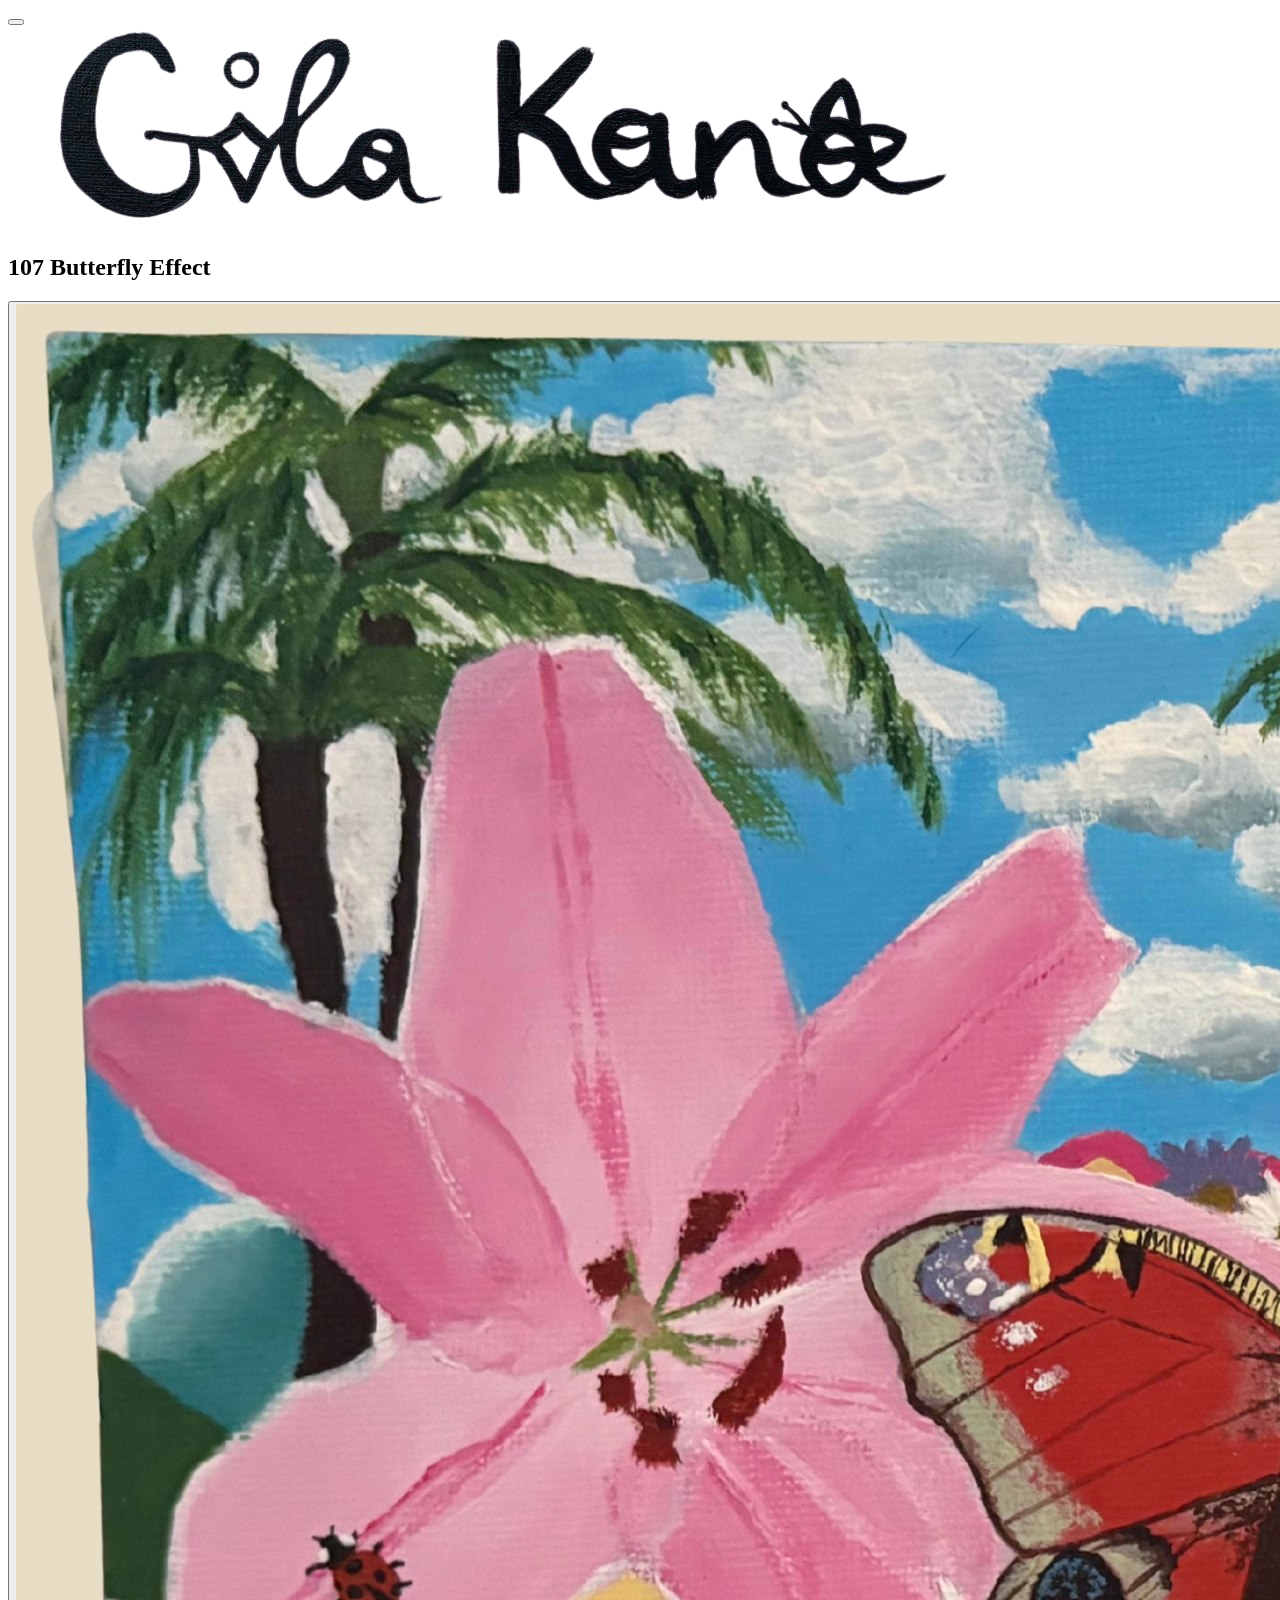
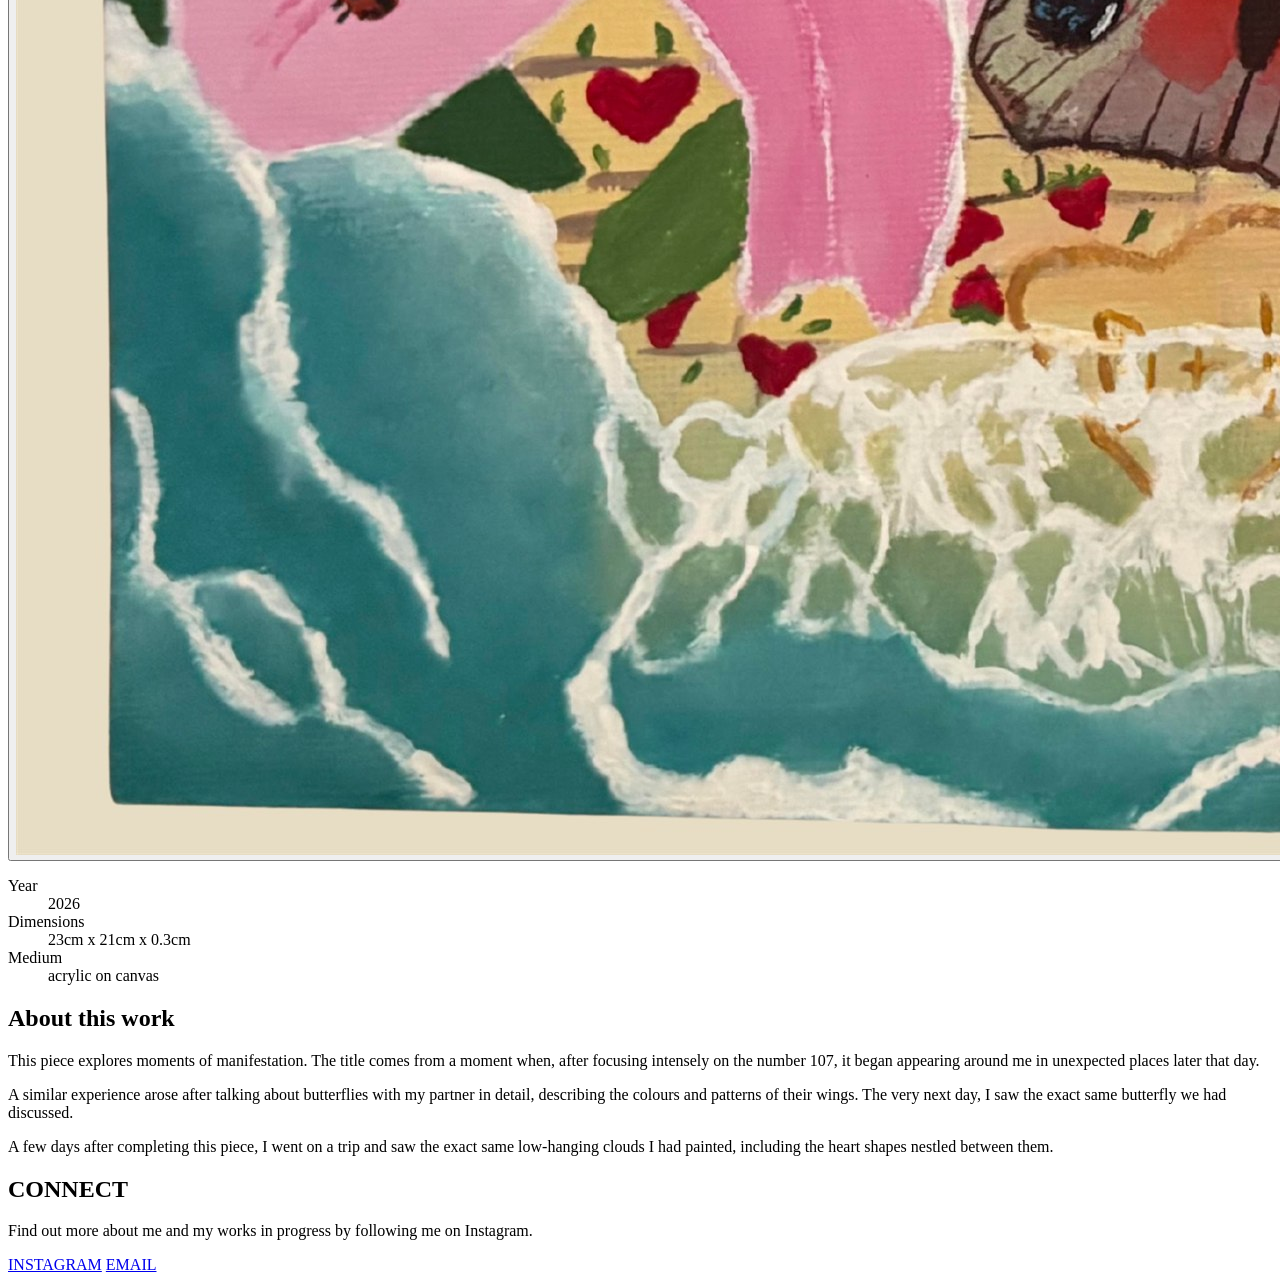
==== 107-butterfly-effect.html @ f4b072ac "create butterfly effect" ====
<!doctype html>
<html lang="en-GB">
  <head>
    <meta charset="utf-8">
    <meta name="viewport" content="width=device-width, initial-scale=1">
    <title>107 Butterfly Effect | Gila Kana</title>
    <meta name="description" content="107 Butterfly Effect by Gila Kana.">
    <link rel="preconnect" href="https://fonts.googleapis.com">
    <link rel="preconnect" href="https://fonts.gstatic.com" crossorigin>
    <link href="https://fonts.googleapis.com/css2?family=DM+Sans:wght@100;400&family=Playfair+Display:wght@400&display=swap" rel="stylesheet">
    <link rel="stylesheet" href="styles.css">
  </head>
  <body>
    <button class="menu-toggle" type="button" aria-label="Open navigation menu" aria-expanded="false" aria-controls="site-menu" data-menu-toggle>
      <span></span>
      <span></span>
      <span></span>
    </button>

    <div class="site-menu-overlay" data-menu-overlay hidden>
      <nav class="site-menu" id="site-menu" aria-label="Primary navigation">
        <a href="index.html">Home</a>
        <a href="recent-works.html">Recent works</a>
      </nav>
    </div>

    <header class="signature-banner signature-banner--compact">
      <img src="assets/images/signature.png" alt="Gila Kana signature">
    </header>

    <main>
      <article class="artwork-detail">
        <h1>107 Butterfly Effect</h1>
        <div class="artwork-layout">
          <div class="artwork-image-column">
            <button class="artwork-lightbox-trigger" type="button" data-lightbox-trigger data-full-src="assets/images/107-butterfly-effect.jpg" aria-label="Open 107 Butterfly Effect in full-screen view">
              <img src="assets/images/107-butterfly-effect.jpg" alt="107 Butterfly Effect">
            </button>
            <dl class="artwork-meta">
              <div><dt>Year</dt><dd>2026</dd></div>
              <div><dt>Dimensions</dt><dd>23cm x 21cm x 0.3cm</dd></div>
              <div><dt>Medium</dt><dd>acrylic on canvas</dd></div>
            </dl>
          </div>
          <div class="artwork-copy">
            <h2>About this work</h2>
            <p>This piece explores moments of manifestation. The title comes from a moment when, after focusing intensely on the number 107, it began appearing around me in unexpected places later that day.</p>
            <p>A similar experience arose after talking about butterflies with my partner in detail, describing the colours and patterns of their wings. The very next day, I saw the exact same butterfly we had discussed.</p>
            <p>A few days after completing this piece, I went on a trip and saw the exact same low-hanging clouds I had painted, including the heart shapes nestled between them.</p>
          </div>
        </div>
      </article>
    </main>

    <footer class="site-footer">
      <div class="footer-inner">
        <h2>CONNECT</h2>
        <p>Find out more about me and my works in progress by following me on Instagram.</p>
        <div class="footer-links">
          <a href="https://www.instagram.com/gila_kana/" target="_blank" rel="noopener noreferrer">INSTAGRAM</a>
          <a href="mailto:gilakana.art@gmail.com">EMAIL</a>
        </div>
      </div>
    </footer>

    <div class="lightbox" data-lightbox hidden aria-hidden="true" role="dialog" aria-modal="true" aria-label="Artwork image viewer">
      <button class="lightbox-close" type="button" data-lightbox-close aria-label="Close full-screen view">&times;</button>
      <div class="lightbox-stage" data-lightbox-stage>
        <img src="" alt="" data-lightbox-image>
      </div>
      <div class="lightbox-controls" aria-label="Image zoom controls">
        <button type="button" data-zoom-out aria-label="Zoom out">-</button>
        <button type="button" data-zoom-reset aria-label="Reset zoom">1:1</button>
        <button type="button" data-zoom-in aria-label="Zoom in">+</button>
      </div>
    </div>

    <script src="script.js"></script>
  </body>
</html>
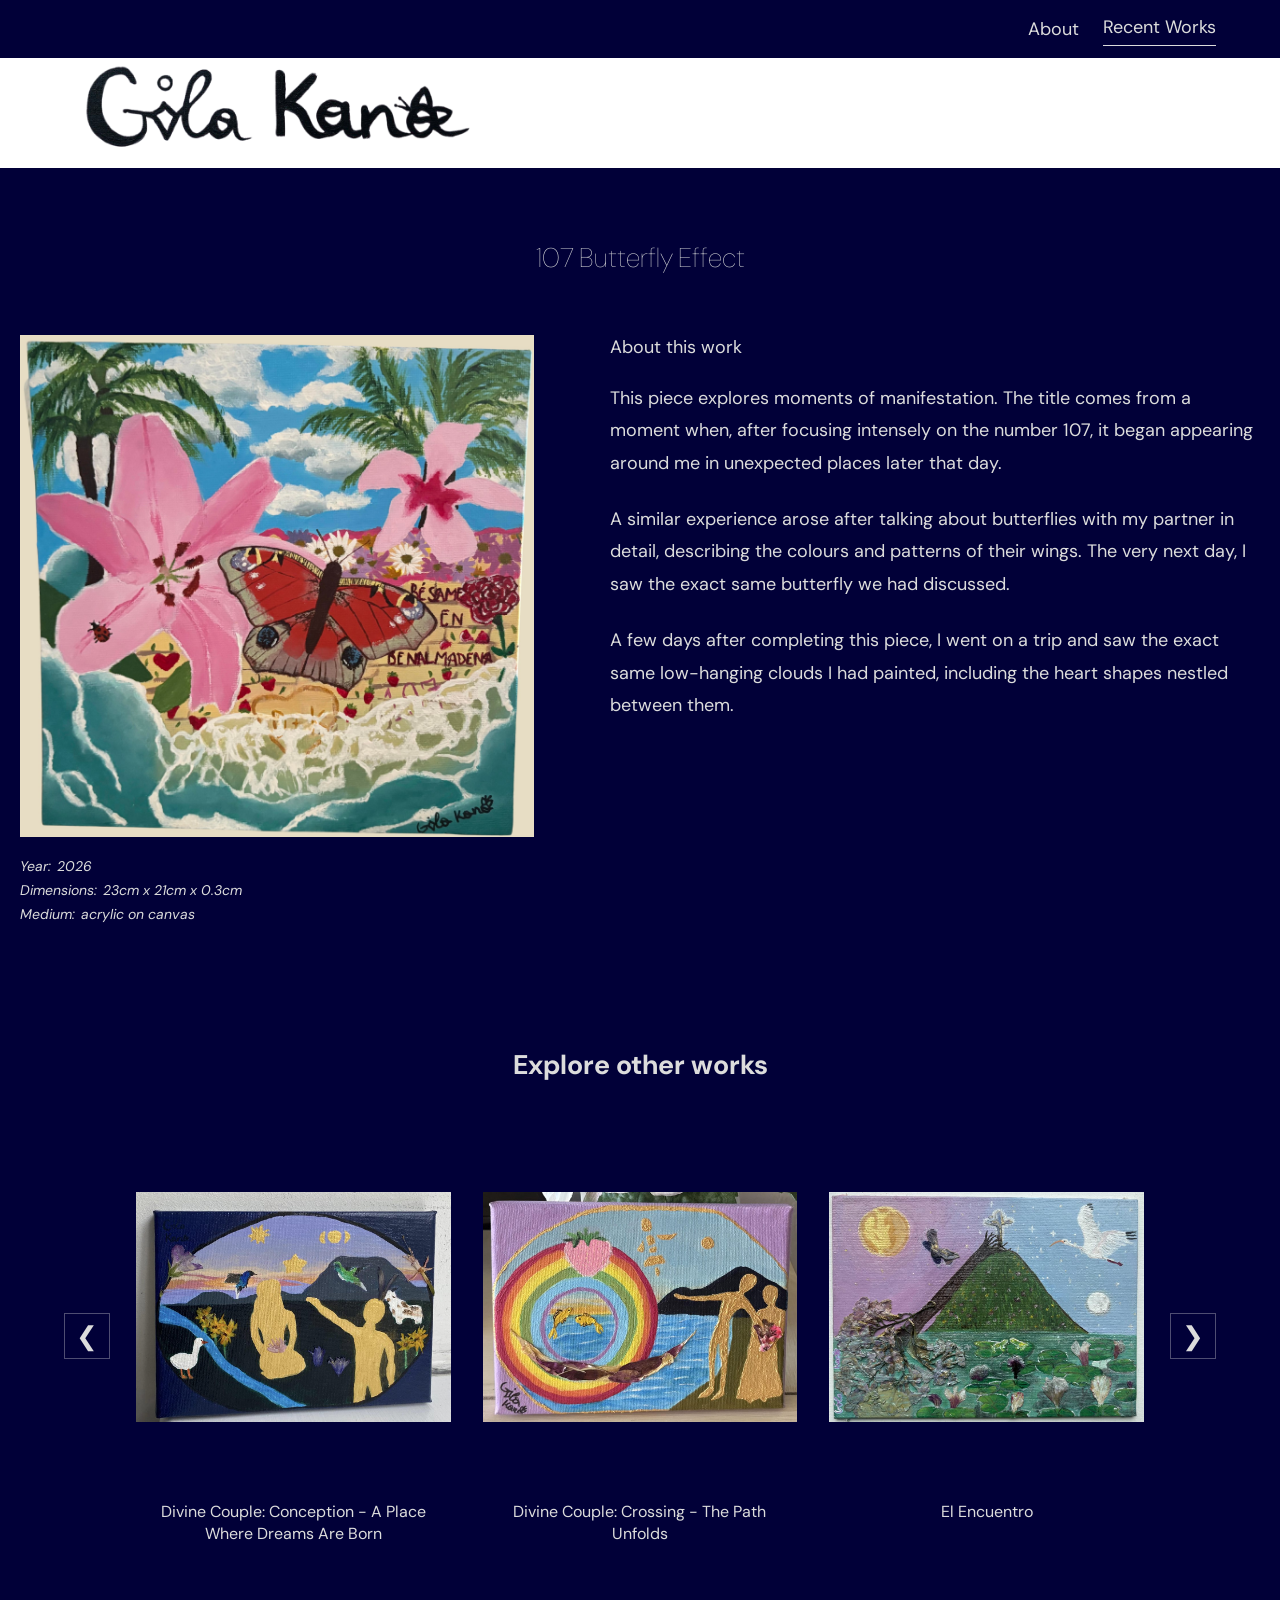
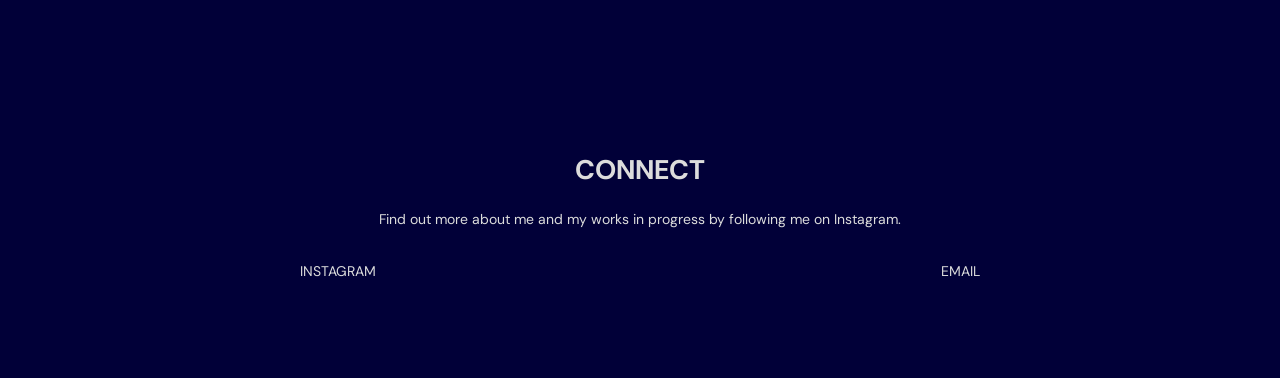
==== commit 7a6e00e7: "change structure" ====
--- a/107-butterfly-effect.html
+++ b/107-butterfly-effect.html
@@ -7,22 +7,14 @@
     <meta name="description" content="107 Butterfly Effect by Gila Kana.">
     <link rel="preconnect" href="https://fonts.googleapis.com">
     <link rel="preconnect" href="https://fonts.gstatic.com" crossorigin>
-    <link href="https://fonts.googleapis.com/css2?family=DM+Sans:wght@100;400&family=Playfair+Display:wght@400&display=swap" rel="stylesheet">
+    <link href="https://fonts.googleapis.com/css2?family=DM+Sans:wght@100;400;700&family=Playfair+Display:wght@400&display=swap" rel="stylesheet">
     <link rel="stylesheet" href="styles.css">
   </head>
   <body>
-    <button class="menu-toggle" type="button" aria-label="Open navigation menu" aria-expanded="false" aria-controls="site-menu" data-menu-toggle>
-      <span></span>
-      <span></span>
-      <span></span>
-    </button>
-
-    <div class="site-menu-overlay" data-menu-overlay hidden>
-      <nav class="site-menu" id="site-menu" aria-label="Primary navigation">
-        <a href="index.html">Home</a>
-        <a href="recent-works.html">Recent works</a>
-      </nav>
-    </div>
+    <nav class="top-nav" aria-label="Primary navigation">
+      <a href="about.html" class="top-nav-link">About</a>
+      <a href="index.html" class="top-nav-link is-active" aria-current="page">Recent Works</a>
+    </nav>
 
     <header class="signature-banner signature-banner--compact">
       <img src="assets/images/signature.png" alt="Gila Kana signature">
@@ -52,6 +44,15 @@
       </article>
     </main>
 
+    <section class="explore-other-works" aria-labelledby="explore-heading">
+      <h2 id="explore-heading">Explore other works</h2>
+      <div class="carousel">
+        <button class="carousel-arrow" type="button" data-carousel-prev aria-label="Previous artworks">&#10094;</button>
+        <div class="carousel-track" data-carousel-track data-current="107-butterfly-effect"></div>
+        <button class="carousel-arrow" type="button" data-carousel-next aria-label="Next artworks">&#10095;</button>
+      </div>
+    </section>
+
     <footer class="site-footer">
       <div class="footer-inner">
         <h2>CONNECT</h2>
--- a/styles.css
+++ b/styles.css
@@ -0,0 +1,665 @@
+:root {
+  --page-bg: #010038;
+  --text: #dcdcdc;
+  --panel: #28231e;
+  --white: #ffffff;
+  --max-content: 1180px;
+  --side-gutter: clamp(20px, 5vw, 72px);
+}
+
+* {
+  box-sizing: border-box;
+}
+
+html {
+  scroll-behavior: smooth;
+}
+
+body {
+  margin: 0;
+  min-height: 100vh;
+  background: var(--page-bg);
+  color: var(--text);
+  font-family: "DM Sans", Arial, sans-serif;
+  font-weight: 400;
+  line-height: 1.7;
+}
+
+body.no-scroll {
+  overflow: hidden;
+}
+
+img {
+  display: block;
+  max-width: 100%;
+  height: auto;
+}
+
+[hidden] {
+  display: none !important;
+}
+
+a {
+  color: inherit;
+  text-decoration-thickness: 1px;
+  text-underline-offset: 0.22em;
+}
+
+button {
+  font: inherit;
+}
+
+.top-nav {
+  position: fixed;
+  top: 0;
+  left: 0;
+  right: 0;
+  z-index: 50;
+  display: flex;
+  justify-content: flex-end;
+  align-items: center;
+  gap: 24px;
+  padding: 12px var(--side-gutter);
+  background: var(--page-bg);
+}
+
+.top-nav-link {
+  color: var(--text);
+  font-size: 18px;
+  text-decoration: none;
+}
+
+.top-nav-link:hover,
+.top-nav-link:focus-visible {
+  text-decoration: underline;
+}
+
+.top-nav-link.is-active {
+  border-bottom: 1px solid var(--text);
+  padding-bottom: 2px;
+}
+
+body {
+  padding-top: 48px;
+}
+
+.signature-banner {
+  position: sticky;
+  top: 48px;
+  z-index: 10;
+  width: 100%;
+  background: var(--white);
+  display: flex;
+  align-items: center;
+  padding: 16px var(--side-gutter);
+}
+
+.signature-img-left {
+  height: 9.8vh;
+  width: auto;
+  object-fit: contain;
+}
+
+.signature-banner--home {
+  min-height: 50vh;
+  justify-content: center;
+  transition: min-height 350ms ease, padding 350ms ease;
+}
+
+.signature-banner--home.is-compact {
+  min-height: 12.5vh;
+  justify-content: flex-start;
+}
+
+.signature-banner--home.is-compact img {
+  max-height: 9.8vh;
+}
+
+.signature-banner--home img {
+  max-height: 42vh;
+  transition: max-height 350ms ease;
+}
+
+.signature-banner--compact {
+  min-height: 12.5vh;
+}
+
+.signature-banner--compact img:not(.signature-img-left) {
+  max-height: 9.8vh;
+}
+
+.sort-controls {
+  position: relative;
+  margin-left: auto;
+}
+
+.sort-trigger {
+  display: inline-flex;
+  align-items: center;
+  gap: 6px;
+  padding: 4px 0;
+  border: 0;
+  background: transparent;
+  color: var(--text);
+  font-size: 18px;
+  cursor: pointer;
+}
+
+.sort-trigger:hover,
+.sort-trigger:focus-visible {
+  text-decoration: underline;
+}
+
+.sort-arrow {
+  font-size: 12px;
+  transition: transform 180ms ease;
+}
+
+.sort-trigger[aria-expanded="true"] .sort-arrow {
+  transform: rotate(180deg);
+}
+
+.sort-dropdown {
+  position: absolute;
+  top: 100%;
+  right: 0;
+  min-width: 220px;
+  padding: 12px 16px;
+  background: rgba(40, 35, 30, 0.92);
+  z-index: 20;
+}
+
+.sort-group {
+  margin-bottom: 10px;
+}
+
+.sort-group:last-child {
+  margin-bottom: 0;
+}
+
+.sort-group-label {
+  display: block;
+  margin-bottom: 4px;
+  font-size: 14px;
+  opacity: 0.6;
+}
+
+.sort-option {
+  display: block;
+  width: 100%;
+  padding: 4px 0;
+  border: 0;
+  background: transparent;
+  color: var(--text);
+  font-size: 18px;
+  text-align: left;
+  cursor: pointer;
+}
+
+.sort-option:hover,
+.sort-option:focus-visible {
+  text-decoration: underline;
+}
+
+.sort-option.is-active {
+  border-left: 2px solid var(--text);
+  padding-left: 8px;
+}
+
+main {
+  width: 100%;
+}
+
+.home-intro {
+  width: min(950px, calc(100% - (var(--side-gutter) * 2)));
+  margin: 0 auto;
+  padding: clamp(58px, 8vw, 104px) 0 20px;
+  text-align: center;
+}
+
+.home-intro h1 {
+  margin: 0;
+  font-family: "Playfair Display", Georgia, serif;
+  font-size: clamp(42px, 7vw, 67px);
+  font-weight: 400;
+  line-height: 1.1;
+}
+
+.home-subheading {
+  margin: 14px 0 0;
+  font-family: "Playfair Display", Georgia, serif;
+  font-size: clamp(28px, 4.6vw, 37px);
+  line-height: 1.2;
+}
+
+.artist-statement {
+  margin-top: clamp(36px, 5vw, 58px);
+  font-size: 18px;
+  line-height: 1.9;
+}
+
+.artist-statement p {
+  margin: 0 0 28px;
+}
+
+.recent-works {
+  width: min(var(--max-content), calc(100% - (var(--side-gutter) * 2)));
+  margin: 0 auto;
+  padding: clamp(48px, 7vw, 78px) 0 10px;
+}
+
+.recent-works h1 {
+  margin: 0 0 clamp(36px, 5vw, 58px);
+  font-size: 27px;
+  font-weight: 700;
+  line-height: 1.35;
+  text-align: center;
+}
+
+.artwork-detail h1 {
+  margin: 0 0 clamp(36px, 5vw, 58px);
+  font-size: 27px;
+  font-weight: 100;
+  line-height: 1.35;
+  text-align: center;
+}
+
+.works-grid {
+  display: grid;
+  grid-template-columns: repeat(3, minmax(0, 1fr));
+  gap: clamp(34px, 4vw, 56px) clamp(24px, 3vw, 42px);
+  align-items: start;
+}
+
+.works-grid .work-media img {
+  width: 100%;
+  height: 360px;
+  object-fit: contain;
+}
+
+.work-card {
+  min-width: 0;
+}
+
+.work-card[hidden] {
+  display: none;
+}
+
+.work-card h2 {
+  margin: 16px auto 0;
+  max-width: 94%;
+  font-size: 18px;
+  font-weight: 400;
+  line-height: 1.45;
+  text-align: center;
+}
+
+.work-media {
+  position: relative;
+  overflow: hidden;
+  cursor: pointer;
+  outline: none;
+}
+
+.work-media img {
+  width: 100%;
+}
+
+.work-overlay {
+  position: absolute;
+  inset: 0;
+  display: grid;
+  place-items: center;
+  padding: clamp(16px, 2.6vw, 28px);
+  background: rgba(40, 35, 30, 0.65);
+  opacity: 0;
+  transition: opacity 220ms ease;
+}
+
+.work-media:hover .work-overlay,
+.work-media:focus-visible .work-overlay,
+.work-card.is-open .work-overlay {
+  opacity: 1;
+}
+
+.work-overlay-text {
+  width: 90%;
+  max-width: 90%;
+  text-align: center;
+}
+
+.work-overlay p {
+  margin: 0;
+  font-size: clamp(15px, 1.45vw, 18px);
+  line-height: 1.45;
+}
+
+.work-overlay strong {
+  font-weight: 400;
+}
+
+.work-overlay a {
+  white-space: nowrap;
+}
+
+.artwork-detail {
+  width: min(var(--max-content), calc(100% - (var(--side-gutter) * 2)));
+  margin: 0 auto;
+  padding: clamp(46px, 6vw, 72px) 0 10px;
+}
+
+.artwork-layout {
+  display: grid;
+  grid-template-columns: minmax(0, 1fr) minmax(300px, 650px);
+  gap: clamp(34px, 6vw, 76px);
+  align-items: start;
+}
+
+@media (min-width: 901px) {
+  .artwork-detail {
+    width: min(1240px, calc(100% - clamp(14px, 2vw, 28px)));
+  }
+
+  .artwork-layout {
+    grid-template-columns: minmax(0, 1.15fr) minmax(300px, 650px);
+    gap: clamp(40px, 6vw, 76px);
+  }
+}
+
+.artwork-image-column {
+  min-width: 0;
+}
+
+.artwork-lightbox-trigger {
+  display: block;
+  width: 100%;
+  padding: 0;
+  border: 0;
+  background: transparent;
+  cursor: zoom-in;
+}
+
+.artwork-lightbox-trigger img {
+  width: 100%;
+}
+
+.artwork-meta {
+  margin: 18px 0 0;
+  font-size: 14px;
+  font-style: italic;
+  line-height: 1.7;
+  text-align: left;
+}
+
+.artwork-meta div {
+  display: flex;
+  gap: 0.45em;
+}
+
+.artwork-meta dt {
+  font-weight: 400;
+}
+
+.artwork-meta dt::after {
+  content: ":";
+}
+
+.artwork-meta dd {
+  margin: 0;
+}
+
+.artwork-copy {
+  max-width: 650px;
+  font-size: 18px;
+  line-height: 1.8;
+  text-align: left;
+}
+
+.artwork-copy h2 {
+  margin: 0 0 22px;
+  font-size: 18px;
+  font-weight: 400;
+  line-height: 1.4;
+}
+
+.artwork-copy p {
+  margin: 0 0 24px;
+}
+
+.site-footer {
+  padding: clamp(88px, 12vw, 138px) var(--side-gutter) clamp(60px, 8vw, 94px);
+  text-align: center;
+}
+
+.footer-inner {
+  width: min(680px, 100%);
+  margin: 0 auto;
+}
+
+.site-footer h2 {
+  margin: 0 0 22px;
+  font-size: 27px;
+  font-weight: 700;
+  letter-spacing: 0;
+  line-height: 1.2;
+}
+
+.site-footer p {
+  margin: 0 auto 28px;
+  max-width: 620px;
+  font-size: 14px;
+  line-height: 1.7;
+}
+
+.footer-links {
+  display: flex;
+  justify-content: space-between;
+  gap: 28px;
+  font-size: 14px;
+}
+
+.footer-links a {
+  text-decoration: none;
+}
+
+.footer-links a:hover,
+.footer-links a:focus-visible {
+  text-decoration: underline;
+}
+
+.explore-other-works {
+  width: min(var(--max-content), calc(100% - (var(--side-gutter) * 2)));
+  margin: clamp(60px, 9vw, 110px) auto 0;
+  padding-bottom: clamp(40px, 6vw, 70px);
+}
+
+.explore-other-works h2 {
+  margin: 0 0 clamp(28px, 4vw, 44px);
+  font-size: 27px;
+  font-weight: 700;
+  line-height: 1.35;
+  text-align: center;
+}
+
+.carousel {
+  position: relative;
+  display: grid;
+  grid-template-columns: auto 1fr auto;
+  align-items: center;
+  gap: clamp(14px, 2vw, 26px);
+}
+
+.carousel-track {
+  display: flex;
+  gap: clamp(20px, 3vw, 32px);
+  overflow-x: auto;
+  scroll-snap-type: x mandatory;
+  scrollbar-width: none;
+  -ms-overflow-style: none;
+}
+
+.carousel-track::-webkit-scrollbar {
+  display: none;
+}
+
+.carousel-card {
+  flex: 0 0 calc((100% - 64px) / 3);
+  scroll-snap-align: start;
+}
+
+.carousel-card .work-media img {
+  width: 100%;
+  height: 360px;
+  object-fit: contain;
+}
+
+.carousel-card h3 {
+  margin: 14px auto 0;
+  max-width: 94%;
+  font-size: 16px;
+  font-weight: 400;
+  line-height: 1.4;
+  text-align: center;
+}
+
+.carousel-card .work-overlay p {
+  font-size: 14px;
+}
+
+.carousel-arrow {
+  width: 46px;
+  height: 46px;
+  display: inline-flex;
+  align-items: center;
+  justify-content: center;
+  border: 1px solid rgba(220, 220, 220, 0.35);
+  background: transparent;
+  color: var(--text);
+  font-size: 26px;
+  line-height: 1;
+  cursor: pointer;
+  flex-shrink: 0;
+}
+
+.carousel-arrow:hover,
+.carousel-arrow:focus-visible {
+  background: rgba(220, 220, 220, 0.15);
+}
+
+@media (max-width: 900px) {
+  .carousel-card {
+    flex: 0 0 100%;
+  }
+
+  .carousel-card .work-media img {
+    height: auto;
+  }
+}
+
+.lightbox-stage {
+  position: relative;
+  display: grid;
+  place-items: center;
+  min-height: 0;
+  overflow: hidden;
+  touch-action: none;
+  cursor: grab;
+}
+
+.lightbox-stage.is-dragging {
+  cursor: grabbing;
+}
+
+.lightbox-stage img {
+  max-width: 92vw;
+  max-height: 82vh;
+  user-select: none;
+  will-change: transform;
+}
+
+.lightbox-close {
+  position: absolute;
+  top: 18px;
+  right: 22px;
+  z-index: 2;
+  width: 44px;
+  height: 44px;
+  border: 1px solid rgba(220, 220, 220, 0.45);
+  background: rgba(40, 35, 30, 0.65);
+  color: var(--text);
+  font-size: 30px;
+  line-height: 1;
+  cursor: pointer;
+}
+
+.lightbox-controls {
+  display: flex;
+  justify-content: center;
+  gap: 10px;
+  padding: 18px 20px 24px;
+}
+
+.lightbox-controls button {
+  min-width: 54px;
+  min-height: 42px;
+  border: 1px solid rgba(220, 220, 220, 0.45);
+  background: rgba(40, 35, 30, 0.65);
+  color: var(--text);
+  cursor: pointer;
+}
+
+@media (max-width: 900px) {
+  .works-grid {
+    grid-template-columns: repeat(2, minmax(0, 1fr));
+  }
+
+  .artwork-layout {
+    grid-template-columns: 1fr;
+  }
+
+  .artwork-copy {
+    max-width: 100%;
+  }
+}
+
+@media (max-width: 620px) {
+  .signature-banner--home {
+    min-height: 100vh;
+  }
+
+  .signature-banner--home img {
+    max-height: 34vh;
+  }
+
+  .signature-banner--compact {
+    min-height: 80px;
+  }
+
+  .signature-banner--compact .signature-img-left {
+    height: 60px;
+  }
+
+  .works-grid {
+    grid-template-columns: 1fr;
+  }
+
+  .work-overlay p {
+    font-size: 16px;
+  }
+
+  .footer-links {
+    width: min(360px, 100%);
+    margin: 0 auto;
+  }
+}
+
+@media (prefers-reduced-motion: reduce) {
+  *,
+  *::before,
+  *::after {
+    scroll-behavior: auto !important;
+    transition-duration: 1ms !important;
+    animation-duration: 1ms !important;
+    animation-iteration-count: 1 !important;
+  }
+}
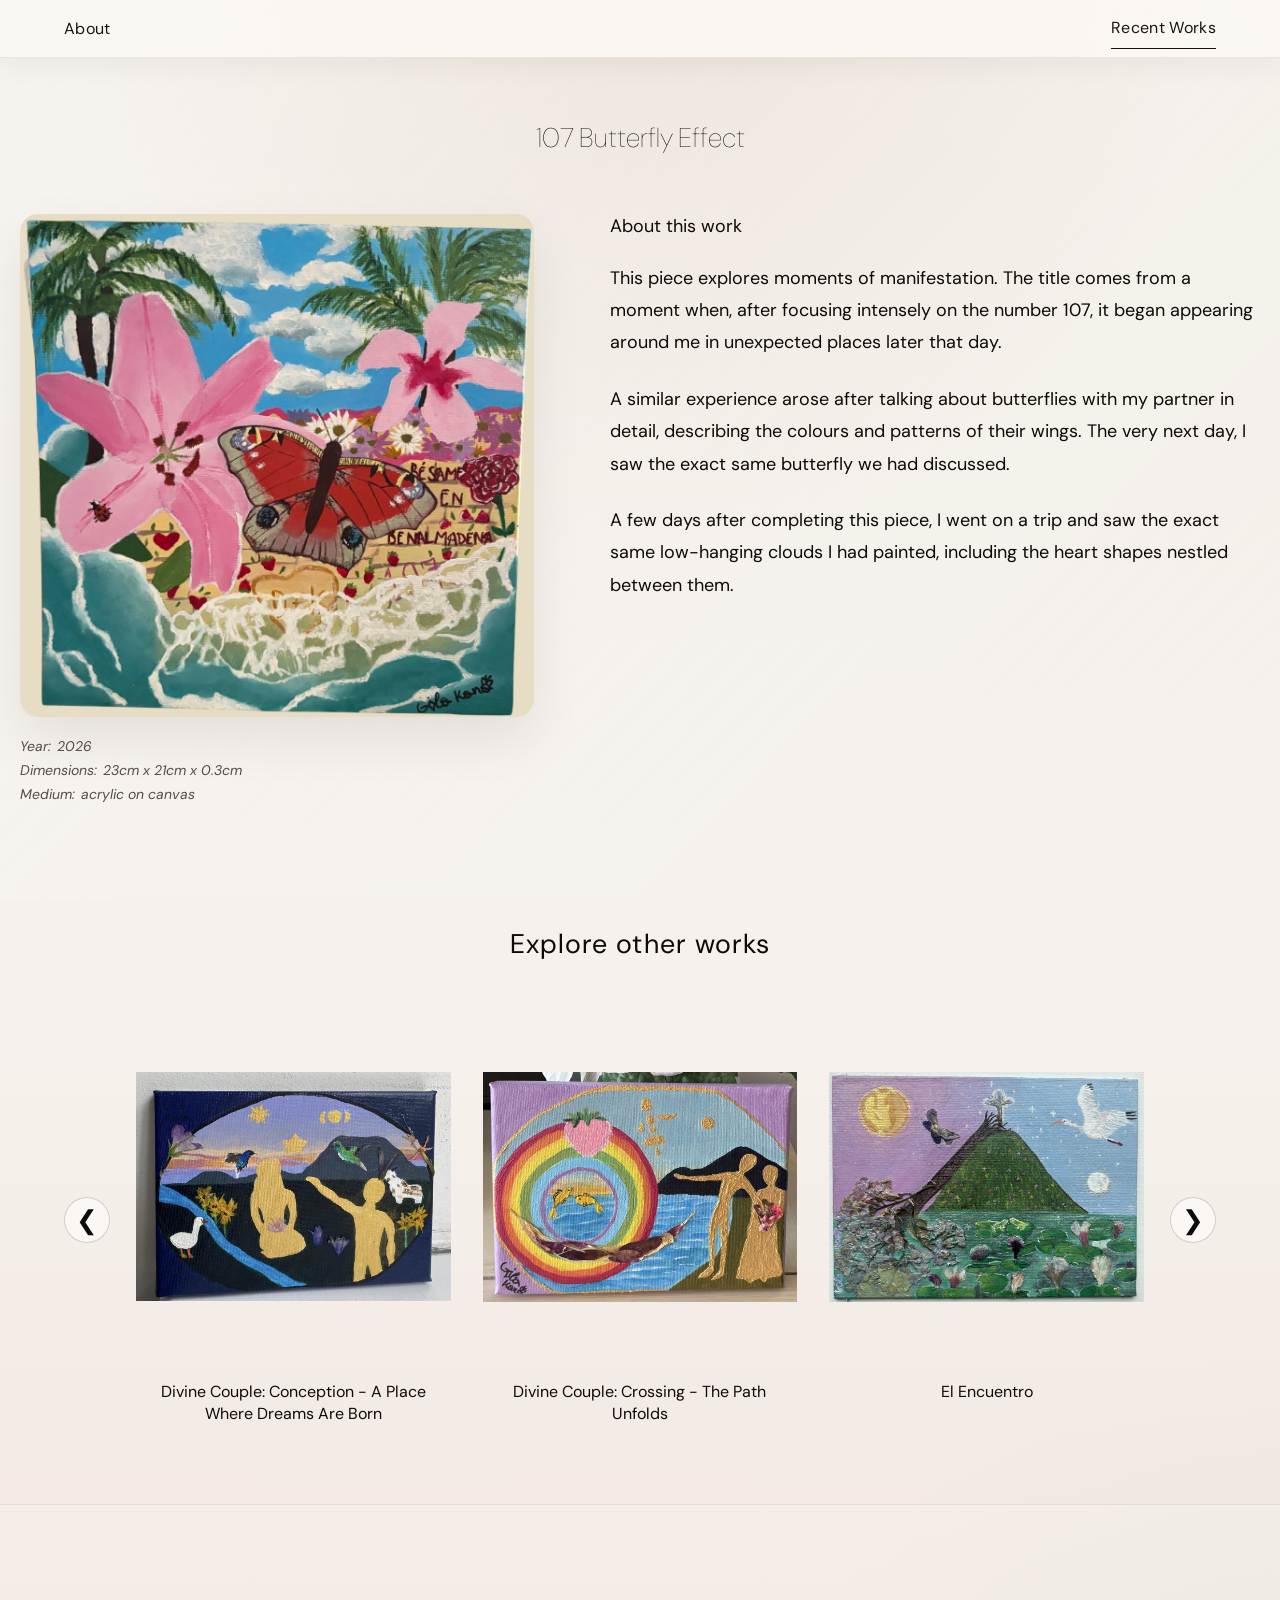
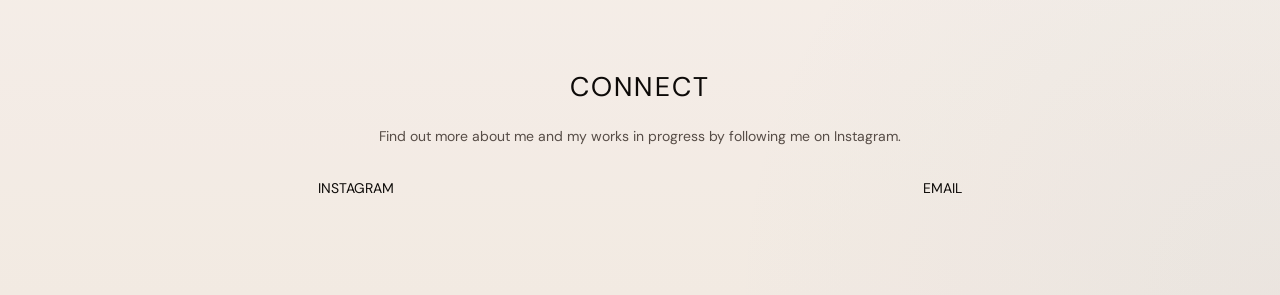
==== commit 68159d79: "color change fix" ====
--- a/107-butterfly-effect.html
+++ b/107-butterfly-effect.html
@@ -15,10 +15,6 @@
       <a href="about.html" class="top-nav-link">About</a>
       <a href="index.html" class="top-nav-link is-active" aria-current="page">Recent Works</a>
     </nav>
-
-    <header class="signature-banner signature-banner--compact">
-      <img src="assets/images/signature.png" alt="Gila Kana signature">
-    </header>
 
     <main>
       <article class="artwork-detail">
--- a/styles.css
+++ b/styles.css
@@ -1,8 +1,14 @@
 :root {
-  --page-bg: #010038;
-  --text: #dcdcdc;
-  --panel: #28231e;
-  --white: #ffffff;
+  --page-bg: #f4efe9;
+  --page-bg-alt: #efe5dc;
+  --page-panel: rgba(255, 255, 255, 0.8);
+  --panel: rgba(255, 255, 255, 0.76);
+  --white: #fbf7f3;
+  --text: #0d0a08;
+  --muted: #564c46;
+  --line: rgba(25, 21, 18, 0.08);
+  --card-glow: rgba(197, 152, 118, 0.12);
+  --shadow-soft: 0 22px 52px rgba(24, 19, 16, 0.08);
   --max-content: 1180px;
   --side-gutter: clamp(20px, 5vw, 72px);
 }
@@ -18,11 +24,23 @@
 body {
   margin: 0;
   min-height: 100vh;
-  background: var(--page-bg);
+  background:
+    radial-gradient(circle at top, rgba(163, 120, 89, 0.1), transparent 28%),
+    radial-gradient(circle at bottom right, rgba(119, 142, 166, 0.08), transparent 24%),
+    linear-gradient(180deg, var(--page-bg) 0%, #f6f1ec 54%, var(--page-bg-alt) 100%);
   color: var(--text);
   font-family: "DM Sans", Arial, sans-serif;
   font-weight: 400;
   line-height: 1.7;
+}
+
+body::before {
+  content: "";
+  position: fixed;
+  inset: 0;
+  pointer-events: none;
+  background: linear-gradient(135deg, rgba(255,255,255,0.26), rgba(255,255,255,0));
+  opacity: 0.9;
 }
 
 body.no-scroll {
@@ -56,26 +74,79 @@
   right: 0;
   z-index: 50;
   display: flex;
+  align-items: center;
+  justify-content: space-between;
+  gap: 24px;
+  padding: 14px var(--side-gutter);
+  background: rgba(251, 247, 243, 0.94);
+  backdrop-filter: blur(18px);
+  -webkit-backdrop-filter: blur(18px);
+  border-bottom: 1px solid rgba(18, 18, 18, 0.08);
+  box-shadow: 0 12px 24px rgba(12, 11, 10, 0.04);
+}
+
+.nav-links {
+  display: flex;
+  align-items: center;
   justify-content: flex-end;
+  gap: 26px;
+  margin-left: auto;
+}
+
+.brand-mark {
+  display: inline-flex;
   align-items: center;
-  gap: 24px;
-  padding: 12px var(--side-gutter);
-  background: var(--page-bg);
+  justify-content: center;
+  min-width: 160px;
+  height: 46px;
+  text-decoration: none;
+}
+
+.brand-signature {
+  height: 30px;
+  width: auto;
+  object-fit: contain;
+  filter: brightness(0) saturate(0);
+  opacity: 0.9;
 }
 
 .top-nav-link {
-  color: var(--text);
-  font-size: 18px;
+  position: relative;
+  color: #171512;
+  font-family: "DM Sans", Arial, sans-serif;
+  font-weight: 400;
+  font-size: 16px;
   text-decoration: none;
+  letter-spacing: 0.02em;
+  transition: opacity 180ms ease, transform 180ms ease;
+}
+
+.top-nav-link::after {
+  content: "";
+  position: absolute;
+  left: 0;
+  bottom: -6px;
+  width: 100%;
+  height: 1px;
+  background: currentColor;
+  transform: scaleX(0);
+  transform-origin: center;
+  transition: transform 220ms ease;
 }
 
 .top-nav-link:hover,
 .top-nav-link:focus-visible {
-  text-decoration: underline;
+  opacity: 1;
+  transform: translateY(-1px);
+}
+
+.top-nav-link:hover::after,
+.top-nav-link:focus-visible::after,
+.top-nav-link.is-active::after {
+  transform: scaleX(1);
 }
 
 .top-nav-link.is-active {
-  border-bottom: 1px solid var(--text);
   padding-bottom: 2px;
 }
 
@@ -88,44 +159,74 @@
   top: 48px;
   z-index: 10;
   width: 100%;
-  background: var(--white);
   display: flex;
   align-items: center;
-  padding: 16px var(--side-gutter);
+  justify-content: center;
+  padding: 12px var(--side-gutter);
+  background: rgba(247, 242, 235, 0.96);
+  border-bottom: 1px solid rgba(18, 18, 18, 0.06);
+  box-shadow: 0 8px 18px rgba(12, 11, 10, 0.04);
+}
+
+.signature-banner::before {
+  content: "";
+  position: absolute;
+  inset: 0;
+  background: linear-gradient(180deg, rgba(255,255,255,0.18), rgba(255,255,255,0));
+  pointer-events: none;
 }
 
 .signature-img-left {
   height: 9.8vh;
   width: auto;
   object-fit: contain;
+  filter: drop-shadow(0 10px 18px rgba(15, 19, 36, 0.07));
 }
 
 .signature-banner--home {
-  min-height: 50vh;
+  min-height: 10vh;
   justify-content: center;
-  transition: min-height 350ms ease, padding 350ms ease;
-}
-
-.signature-banner--home.is-compact {
-  min-height: 12.5vh;
-  justify-content: flex-start;
-}
-
-.signature-banner--home.is-compact img {
-  max-height: 9.8vh;
+  overflow: hidden;
+  transition: min-height 220ms ease-out;
+  background: rgba(247, 242, 235, 0.96);
+}
+
+.signature-banner--home .sig-inner {
+  position: relative;
+  display: flex;
+  align-items: center;
+  justify-content: center;
+  width: min(620px, 72vw);
+  min-height: 62px;
+  padding: 10px 20px;
+  border-radius: 12px;
+  background: rgba(255, 255, 255, 0.2);
+  border: 1px solid rgba(24, 20, 19, 0.06);
+  box-shadow: inset 0 1px 0 rgba(255, 255, 255, 0.4);
 }
 
 .signature-banner--home img {
-  max-height: 42vh;
-  transition: max-height 350ms ease;
+  max-height: 8vh;
+  width: auto;
+  object-fit: contain;
+  filter: brightness(0.12) saturate(0.8);
 }
 
 .signature-banner--compact {
-  min-height: 12.5vh;
+  min-height: 12px;
+  padding-top: 0;
+  padding-bottom: 0;
 }
 
 .signature-banner--compact img:not(.signature-img-left) {
   max-height: 9.8vh;
+}
+
+.brand-placeholder {
+  display: block;
+  width: 100%;
+  height: 1px;
+  opacity: 0;
 }
 
 .sort-controls {
@@ -137,17 +238,21 @@
   display: inline-flex;
   align-items: center;
   gap: 6px;
-  padding: 4px 0;
-  border: 0;
-  background: transparent;
+  padding: 6px 10px;
+  border: 1px solid rgba(255, 255, 255, 0.1);
+  background: rgba(255, 255, 255, 0.02);
+  border-radius: 999px;
   color: var(--text);
   font-size: 18px;
   cursor: pointer;
+  transition: background 180ms ease, border-color 180ms ease, transform 180ms ease;
 }
 
 .sort-trigger:hover,
 .sort-trigger:focus-visible {
-  text-decoration: underline;
+  background: rgba(255, 255, 255, 0.05);
+  border-color: rgba(255, 255, 255, 0.18);
+  transform: translateY(-1px);
 }
 
 .sort-arrow {
@@ -161,12 +266,16 @@
 
 .sort-dropdown {
   position: absolute;
-  top: 100%;
+  top: calc(100% + 8px);
   right: 0;
   min-width: 220px;
   padding: 12px 16px;
-  background: rgba(40, 35, 30, 0.92);
+  background: rgba(22, 25, 35, 0.96);
+  border: 1px solid var(--line);
+  border-radius: 14px;
+  box-shadow: var(--shadow-soft);
   z-index: 20;
+  animation: fadeInUp 200ms ease-out;
 }
 
 .sort-group {
@@ -187,18 +296,20 @@
 .sort-option {
   display: block;
   width: 100%;
-  padding: 4px 0;
+  padding: 5px 0;
   border: 0;
   background: transparent;
   color: var(--text);
   font-size: 18px;
   text-align: left;
   cursor: pointer;
+  transition: transform 180ms ease, opacity 180ms ease;
 }
 
 .sort-option:hover,
 .sort-option:focus-visible {
-  text-decoration: underline;
+  transform: translateX(3px);
+  opacity: 1;
 }
 
 .sort-option.is-active {
@@ -210,10 +321,23 @@
   width: 100%;
 }
 
+.reveal,
+.fade-up {
+  opacity: 0;
+  transform: translateY(30px) scale(0.98);
+  transition: opacity 760ms cubic-bezier(0.22, 1, 0.36, 1), transform 760ms cubic-bezier(0.22, 1, 0.36, 1);
+}
+
+.reveal.is-visible,
+.fade-up.is-visible {
+  opacity: 1;
+  transform: translateY(0) scale(1);
+}
+
 .home-intro {
-  width: min(950px, calc(100% - (var(--side-gutter) * 2)));
+  width: min(980px, calc(100% - (var(--side-gutter) * 2)));
   margin: 0 auto;
-  padding: clamp(58px, 8vw, 104px) 0 20px;
+  padding: clamp(56px, 7vw, 96px) 0 16px;
   text-align: center;
 }
 
@@ -222,24 +346,190 @@
   font-family: "Playfair Display", Georgia, serif;
   font-size: clamp(42px, 7vw, 67px);
   font-weight: 400;
-  line-height: 1.1;
+  line-height: 1.08;
+  letter-spacing: -0.03em;
+  text-wrap: balance;
+  color: var(--text);
 }
 
 .home-subheading {
-  margin: 14px 0 0;
+  margin: 18px 0 0;
   font-family: "Playfair Display", Georgia, serif;
   font-size: clamp(28px, 4.6vw, 37px);
-  line-height: 1.2;
+  line-height: 1.18;
+  color: rgba(23, 20, 18, 0.72);
+}
+
+.home-note {
+  margin: 18px auto 0;
+  max-width: 620px;
+  font-size: 14px;
+  letter-spacing: 0.12em;
+  text-transform: uppercase;
+  color: rgba(23, 20, 18, 0.6);
 }
 
 .artist-statement {
-  margin-top: clamp(36px, 5vw, 58px);
+  width: min(820px, 100%);
+  margin: clamp(34px, 5vw, 58px) auto 0;
+  padding: clamp(24px, 3vw, 38px);
+  background: rgba(255, 255, 255, 0.26);
+  border: 1px solid rgba(25, 21, 18, 0.08);
+  border-radius: 26px;
+  box-shadow: var(--shadow-soft);
   font-size: 18px;
   line-height: 1.9;
 }
 
 .artist-statement p {
-  margin: 0 0 28px;
+  margin: 0 0 24px;
+  color: rgba(23, 20, 18, 0.8);
+}
+
+.artist-statement p:last-child {
+  margin-bottom: 0;
+}
+
+.about-page {
+  width: min(1100px, calc(100% - (var(--side-gutter) * 2)));
+  margin: 0 auto;
+  padding: clamp(42px, 6vw, 86px) 0 16px;
+}
+
+.about-hero {
+  text-align: center;
+  padding: clamp(12px, 2vw, 20px) 0 clamp(26px, 4vw, 42px);
+}
+
+.about-kicker {
+  margin: 0 0 14px;
+  font-family: "DM Sans", Arial, sans-serif;
+  font-size: 12px;
+  font-weight: 400;
+  letter-spacing: 0.18em;
+  text-transform: uppercase;
+  color: #6B4E7A;
+}
+
+.about-hero h1 {
+  margin: 0;
+  font-family: "Playfair Display", Georgia, serif;
+  font-size: clamp(42px, 7vw, 72px);
+  font-weight: 400;
+  line-height: 0.98;
+  letter-spacing: -0.04em;
+  background: linear-gradient(135deg, #6B4E7A 0%, #8B6FA0 50%, #7A5F8E 100%);
+  -webkit-background-clip: text;
+  -webkit-text-fill-color: transparent;
+  background-clip: text;
+}
+
+.about-subtitle {
+  margin: 16px 0 0;
+  font-family: "Playfair Display", Georgia, serif;
+  font-size: clamp(26px, 3.8vw, 38px);
+  line-height: 1.2;
+  color: #7A5F8E;
+}
+
+.about-content {
+  margin-top: clamp(12px, 3vw, 24px);
+}
+
+.about-columns {
+  display: grid;
+  grid-template-columns: minmax(0, 1.7fr) minmax(220px, 0.8fr);
+  gap: clamp(22px, 4vw, 46px);
+  align-items: start;
+}
+
+.about-card,
+.about-aside {
+  background: rgba(255, 255, 255, 0.3);
+  border: 1px solid rgba(25, 21, 18, 0.08);
+  border-radius: 24px;
+  box-shadow: var(--shadow-soft);
+}
+
+.about-card {
+  padding: clamp(20px, 3vw, 34px);
+}
+
+.about-card p {
+  margin: 0 0 22px;
+  font-size: clamp(17px, 1.9vw, 20px);
+  line-height: 1.85;
+  color: rgba(23, 20, 18, 0.8);
+}
+
+.about-card p:last-child {
+  margin-bottom: 0;
+}
+
+.about-aside {
+  display: flex;
+  flex-direction: column;
+  gap: 14px;
+  padding: 18px 18px 14px;
+}
+
+.about-meta {
+  display: flex;
+  flex-direction: column;
+  gap: 8px;
+  padding-bottom: 14px;
+  border-bottom: 1px solid rgba(255, 255, 255, 0.07);
+}
+
+.about-meta:last-child {
+  border-bottom: 0;
+  padding-bottom: 0;
+}
+
+.about-meta span {
+  font-family: "DM Sans", Arial, sans-serif;
+  font-size: 11px;
+  font-weight: 400;
+  letter-spacing: 0.14em;
+  text-transform: uppercase;
+  color: rgba(23, 20, 18, 0.56);
+}
+
+.about-meta strong {
+  font-size: 18px;
+  font-weight: 400;
+  line-height: 1.5;
+  color: rgba(23, 20, 18, 0.82);
+}
+
+@media (max-width: 900px) {
+  .about-columns {
+    grid-template-columns: 1fr;
+  }
+}
+
+@media (max-width: 620px) {
+  .about-page {
+    width: min(100%, calc(100% - 24px));
+    padding-top: 30px;
+  }
+
+  .about-card,
+  .about-aside {
+    border-radius: 18px;
+  }
+
+  .about-card {
+    padding: 18px 16px;
+  }
+
+  .about-card p {
+    font-size: 17px;
+  }
+
+  .about-aside {
+    padding: 14px 16px;
+  }
 }
 
 .recent-works {
@@ -250,10 +540,14 @@
 
 .recent-works h1 {
   margin: 0 0 clamp(36px, 5vw, 58px);
+  font-family: "DM Sans", Arial, sans-serif;
   font-size: 27px;
-  font-weight: 700;
+  font-weight: 400;
   line-height: 1.35;
   text-align: center;
+  letter-spacing: 0.04em;
+  text-transform: none;
+  color: var(--text);
 }
 
 .artwork-detail h1 {
@@ -262,6 +556,7 @@
   font-weight: 100;
   line-height: 1.35;
   text-align: center;
+  color: var(--text);
 }
 
 .works-grid {
@@ -279,6 +574,12 @@
 
 .work-card {
   min-width: 0;
+  transition: transform 260ms ease, filter 260ms ease, opacity 260ms ease;
+}
+
+.work-card:hover {
+  transform: translateY(-6px);
+  filter: drop-shadow(0 18px 26px rgba(16, 14, 13, 0.08));
 }
 
 .work-card[hidden] {
@@ -292,6 +593,7 @@
   font-weight: 400;
   line-height: 1.45;
   text-align: center;
+  color: rgba(23, 20, 18, 0.9);
 }
 
 .work-media {
@@ -299,10 +601,44 @@
   overflow: hidden;
   cursor: pointer;
   outline: none;
+  border-radius: 18px;
+  background: rgba(255, 255, 255, 0.3);
+  box-shadow: inset 0 0 0 1px rgba(25, 21, 18, 0.08);
+  transition: transform 260ms ease, box-shadow 260ms ease;
+}
+
+.work-media::before {
+  content: "";
+  position: absolute;
+  inset: 0;
+  background: linear-gradient(180deg, rgba(255,255,255,0.06), rgba(255,255,255,0));
+  opacity: 0;
+  transition: opacity 220ms ease;
+  pointer-events: none;
+}
+
+.work-media:hover,
+.work-media:focus-visible,
+.work-card.is-open .work-media {
+  transform: translateY(-2px);
+  box-shadow: 0 20px 34px rgba(2, 6, 18, 0.28), inset 0 0 0 1px rgba(255,255,255,0.08);
+}
+
+.work-media:hover::before,
+.work-media:focus-visible::before,
+.work-card.is-open .work-media::before {
+  opacity: 1;
 }
 
 .work-media img {
   width: 100%;
+  transition: transform 280ms ease;
+}
+
+.work-media:hover img,
+.work-media:focus-visible img,
+.work-card.is-open .work-media img {
+  transform: scale(1.03);
 }
 
 .work-overlay {
@@ -311,9 +647,10 @@
   display: grid;
   place-items: center;
   padding: clamp(16px, 2.6vw, 28px);
-  background: rgba(40, 35, 30, 0.65);
+  background: linear-gradient(180deg, rgba(23, 20, 18, 0.25), rgba(23, 20, 18, 0.6));
   opacity: 0;
-  transition: opacity 220ms ease;
+  transition: opacity 260ms ease, backdrop-filter 260ms ease;
+  backdrop-filter: blur(2px);
 }
 
 .work-media:hover .work-overlay,
@@ -326,12 +663,21 @@
   width: 90%;
   max-width: 90%;
   text-align: center;
+  transform: translateY(10px);
+  transition: transform 260ms ease;
+}
+
+.work-media:hover .work-overlay-text,
+.work-media:focus-visible .work-overlay-text,
+.work-card.is-open .work-overlay-text {
+  transform: translateY(0);
 }
 
 .work-overlay p {
   margin: 0;
   font-size: clamp(15px, 1.45vw, 18px);
   line-height: 1.45;
+  color: #f8f5f2;
 }
 
 .work-overlay strong {
@@ -377,10 +723,25 @@
   border: 0;
   background: transparent;
   cursor: zoom-in;
+  border-radius: 18px;
+  overflow: hidden;
+  box-shadow: var(--shadow-soft);
+  transition: transform 260ms ease;
+}
+
+.artwork-lightbox-trigger:hover,
+.artwork-lightbox-trigger:focus-visible {
+  transform: translateY(-4px);
 }
 
 .artwork-lightbox-trigger img {
   width: 100%;
+  transition: transform 280ms ease;
+}
+
+.artwork-lightbox-trigger:hover img,
+.artwork-lightbox-trigger:focus-visible img {
+  transform: scale(1.015);
 }
 
 .artwork-meta {
@@ -389,6 +750,7 @@
   font-style: italic;
   line-height: 1.7;
   text-align: left;
+  color: var(--muted);
 }
 
 .artwork-meta div {
@@ -413,6 +775,7 @@
   font-size: 18px;
   line-height: 1.8;
   text-align: left;
+  color: var(--text);
 }
 
 .artwork-copy h2 {
@@ -420,28 +783,35 @@
   font-size: 18px;
   font-weight: 400;
   line-height: 1.4;
+  color: var(--text);
 }
 
 .artwork-copy p {
   margin: 0 0 24px;
+  color: var(--text);
 }
 
 .site-footer {
   padding: clamp(88px, 12vw, 138px) var(--side-gutter) clamp(60px, 8vw, 94px);
   text-align: center;
+  background: rgba(255, 255, 255, 0.18);
+  border-top: 1px solid rgba(25, 21, 18, 0.08);
 }
 
 .footer-inner {
   width: min(680px, 100%);
   margin: 0 auto;
+  padding: 28px 18px 0;
 }
 
 .site-footer h2 {
   margin: 0 0 22px;
+  font-family: "DM Sans", Arial, sans-serif;
   font-size: 27px;
-  font-weight: 700;
-  letter-spacing: 0;
+  font-weight: 400;
+  letter-spacing: 0.08em;
   line-height: 1.2;
+  color: var(--text);
 }
 
 .site-footer p {
@@ -449,6 +819,7 @@
   max-width: 620px;
   font-size: 14px;
   line-height: 1.7;
+  color: var(--muted);
 }
 
 .footer-links {
@@ -460,11 +831,13 @@
 
 .footer-links a {
   text-decoration: none;
+  transition: opacity 180ms ease, transform 180ms ease;
 }
 
 .footer-links a:hover,
 .footer-links a:focus-visible {
   text-decoration: underline;
+  transform: translateY(-1px);
 }
 
 .explore-other-works {
@@ -475,10 +848,12 @@
 
 .explore-other-works h2 {
   margin: 0 0 clamp(28px, 4vw, 44px);
+  font-family: "DM Sans", Arial, sans-serif;
   font-size: 27px;
-  font-weight: 700;
+  font-weight: 400;
   line-height: 1.35;
   text-align: center;
+  letter-spacing: 0.04em;
 }
 
 .carousel {
@@ -496,6 +871,7 @@
   scroll-snap-type: x mandatory;
   scrollbar-width: none;
   -ms-overflow-style: none;
+  padding-bottom: 8px;
 }
 
 .carousel-track::-webkit-scrollbar {
@@ -532,28 +908,39 @@
   display: inline-flex;
   align-items: center;
   justify-content: center;
-  border: 1px solid rgba(220, 220, 220, 0.35);
-  background: transparent;
+  border: 1px solid rgba(25, 21, 18, 0.18);
+  background: rgba(255, 255, 255, 0.5);
   color: var(--text);
   font-size: 26px;
   line-height: 1;
   cursor: pointer;
   flex-shrink: 0;
+  border-radius: 50%;
+  transition: transform 180ms ease, background 180ms ease, border-color 180ms ease;
 }
 
 .carousel-arrow:hover,
 .carousel-arrow:focus-visible {
-  background: rgba(220, 220, 220, 0.15);
-}
-
-@media (max-width: 900px) {
-  .carousel-card {
-    flex: 0 0 100%;
-  }
-
-  .carousel-card .work-media img {
-    height: auto;
-  }
+  background: rgba(255, 255, 255, 0.8);
+  border-color: rgba(25, 21, 18, 0.35);
+  transform: translateY(-1px);
+}
+
+.lightbox {
+  position: fixed;
+  inset: 0;
+  z-index: 80;
+  display: grid;
+  place-items: center;
+  padding: clamp(18px, 3vw, 34px);
+  background: rgba(23, 20, 18, 0.72);
+  backdrop-filter: blur(8px);
+  -webkit-backdrop-filter: blur(8px);
+  animation: fadeIn 200ms ease-out;
+}
+
+.lightbox[hidden] {
+  display: none;
 }
 
 .lightbox-stage {
@@ -574,6 +961,8 @@
   max-width: 92vw;
   max-height: 82vh;
   user-select: none;
+  border-radius: 12px;
+  box-shadow: 0 22px 56px rgba(0, 0, 0, 0.3);
   will-change: transform;
 }
 
@@ -584,12 +973,20 @@
   z-index: 2;
   width: 44px;
   height: 44px;
-  border: 1px solid rgba(220, 220, 220, 0.45);
-  background: rgba(40, 35, 30, 0.65);
+  border: 1px solid rgba(25, 21, 18, 0.25);
+  background: rgba(255, 255, 255, 0.8);
   color: var(--text);
   font-size: 30px;
   line-height: 1;
   cursor: pointer;
+  border-radius: 50%;
+  transition: transform 180ms ease, border-color 180ms ease;
+}
+
+.lightbox-close:hover,
+.lightbox-close:focus-visible {
+  transform: scale(1.04);
+  border-color: rgba(25, 21, 18, 0.45);
 }
 
 .lightbox-controls {
@@ -602,13 +999,67 @@
 .lightbox-controls button {
   min-width: 54px;
   min-height: 42px;
-  border: 1px solid rgba(220, 220, 220, 0.45);
-  background: rgba(40, 35, 30, 0.65);
+  border: 1px solid rgba(25, 21, 18, 0.25);
+  background: rgba(255, 255, 255, 0.8);
   color: var(--text);
   cursor: pointer;
+  border-radius: 10px;
+  transition: transform 180ms ease, border-color 180ms ease;
+}
+
+.lightbox-controls button:hover,
+.lightbox-controls button:focus-visible {
+  transform: translateY(-1px);
+  border-color: rgba(25, 21, 18, 0.45);
+}
+
+@keyframes fadeInUp {
+  from {
+    opacity: 0;
+    transform: translateY(10px);
+  }
+  to {
+    opacity: 1;
+    transform: translateY(0);
+  }
+}
+
+@keyframes fadeIn {
+  from {
+    opacity: 0;
+  }
+  to {
+    opacity: 1;
+  }
+}
+
+@keyframes bannerFloat {
+  0% {
+    transform: translateY(0px);
+  }
+  100% {
+    transform: translateY(8px);
+  }
+}
+
+@keyframes gentleFloat {
+  0% {
+    transform: translateY(0px);
+  }
+  100% {
+    transform: translateY(5px);
+  }
 }
 
 @media (max-width: 900px) {
+  .carousel-card {
+    flex: 0 0 100%;
+  }
+
+  .carousel-card .work-media img {
+    height: auto;
+  }
+
   .works-grid {
     grid-template-columns: repeat(2, minmax(0, 1fr));
   }
@@ -623,20 +1074,55 @@
 }
 
 @media (max-width: 620px) {
+  .top-nav {
+    padding: 12px 18px;
+  }
+
+  .brand-mark {
+    min-width: 100px;
+    height: 34px;
+  }
+
+  .brand-signature {
+    height: 22px;
+  }
+
+  .nav-links {
+    gap: 16px;
+  }
+
+  .top-nav-link {
+    font-size: 14px;
+  }
+
   .signature-banner--home {
-    min-height: 100vh;
+    min-height: 8vh;
+    padding: 10px 16px;
+  }
+
+  .signature-banner--home .sig-inner {
+    width: min(100%, 420px);
+    min-height: 56px;
+    padding: 8px 14px;
+    border-radius: 10px;
   }
 
   .signature-banner--home img {
-    max-height: 34vh;
+    max-height: 7vh;
+  }
+
+  .home-intro {
+    padding-top: 30px;
+  }
+
+  .artist-statement {
+    margin-top: 22px;
+    padding: 18px 16px;
+    border-radius: 18px;
   }
 
   .signature-banner--compact {
-    min-height: 80px;
-  }
-
-  .signature-banner--compact .signature-img-left {
-    height: 60px;
+    min-height: 12px;
   }
 
   .works-grid {
@@ -654,12 +1140,22 @@
 }
 
 @media (prefers-reduced-motion: reduce) {
+  html {
+    scroll-behavior: auto;
+  }
+
   *,
   *::before,
   *::after {
-    scroll-behavior: auto !important;
-    transition-duration: 1ms !important;
     animation-duration: 1ms !important;
     animation-iteration-count: 1 !important;
-  }
-}
+    transition-duration: 1ms !important;
+    scroll-behavior: auto !important;
+  }
+
+  .reveal,
+  .fade-up {
+    opacity: 1;
+    transform: none;
+  }
+}
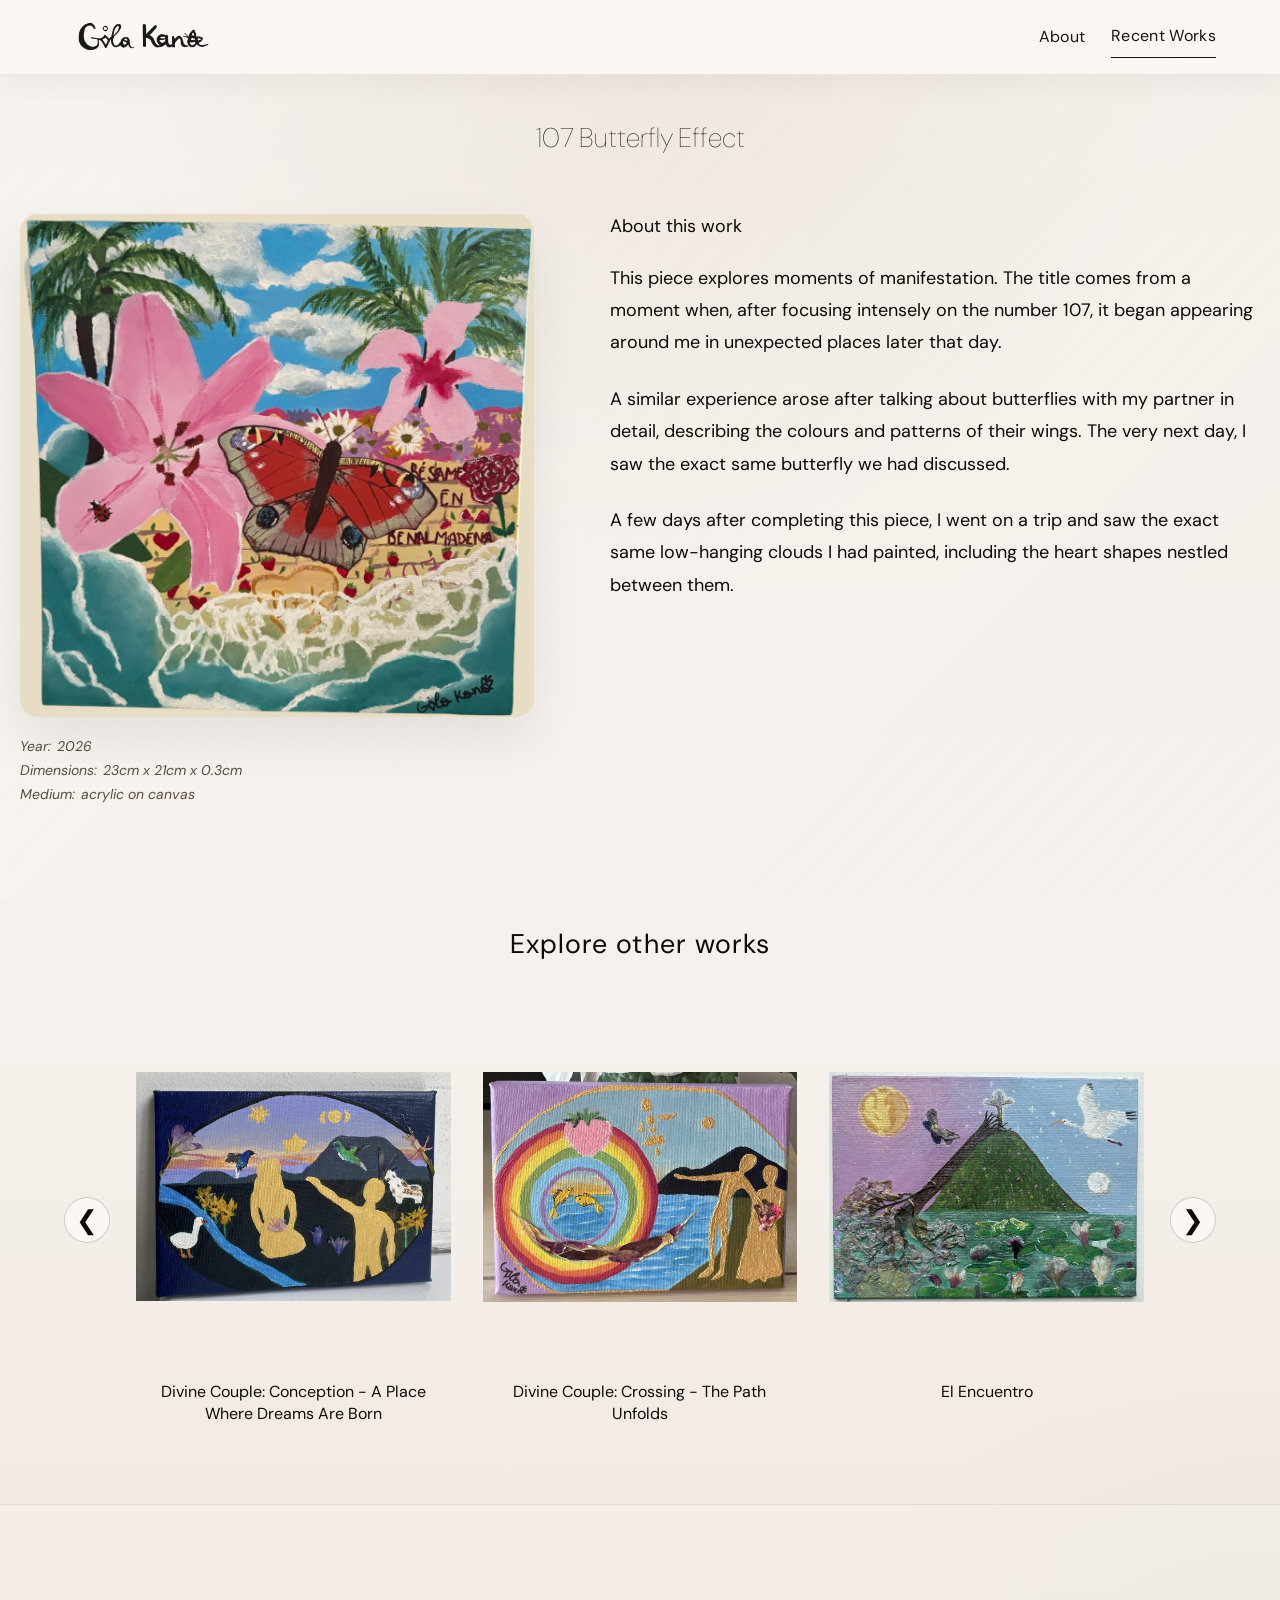
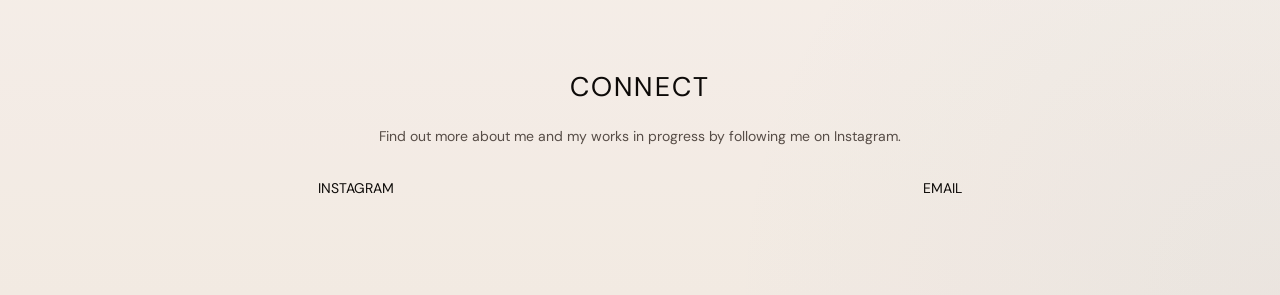
==== commit 14ad5c4f: "fix navbar" ====
--- a/107-butterfly-effect.html
+++ b/107-butterfly-effect.html
@@ -12,8 +12,13 @@
   </head>
   <body>
     <nav class="top-nav" aria-label="Primary navigation">
-      <a href="about.html" class="top-nav-link">About</a>
-      <a href="index.html" class="top-nav-link is-active" aria-current="page">Recent Works</a>
+      <a href="index.html" class="brand-mark" aria-label="Go to home page">
+        <img src="assets/images/signature.png" alt="Gila Kana signature" class="brand-signature">
+      </a>
+      <div class="nav-links">
+        <a href="about.html" class="top-nav-link">About</a>
+        <a href="index.html" class="top-nav-link is-active" aria-current="page">Recent Works</a>
+      </div>
     </nav>
 
     <main>
